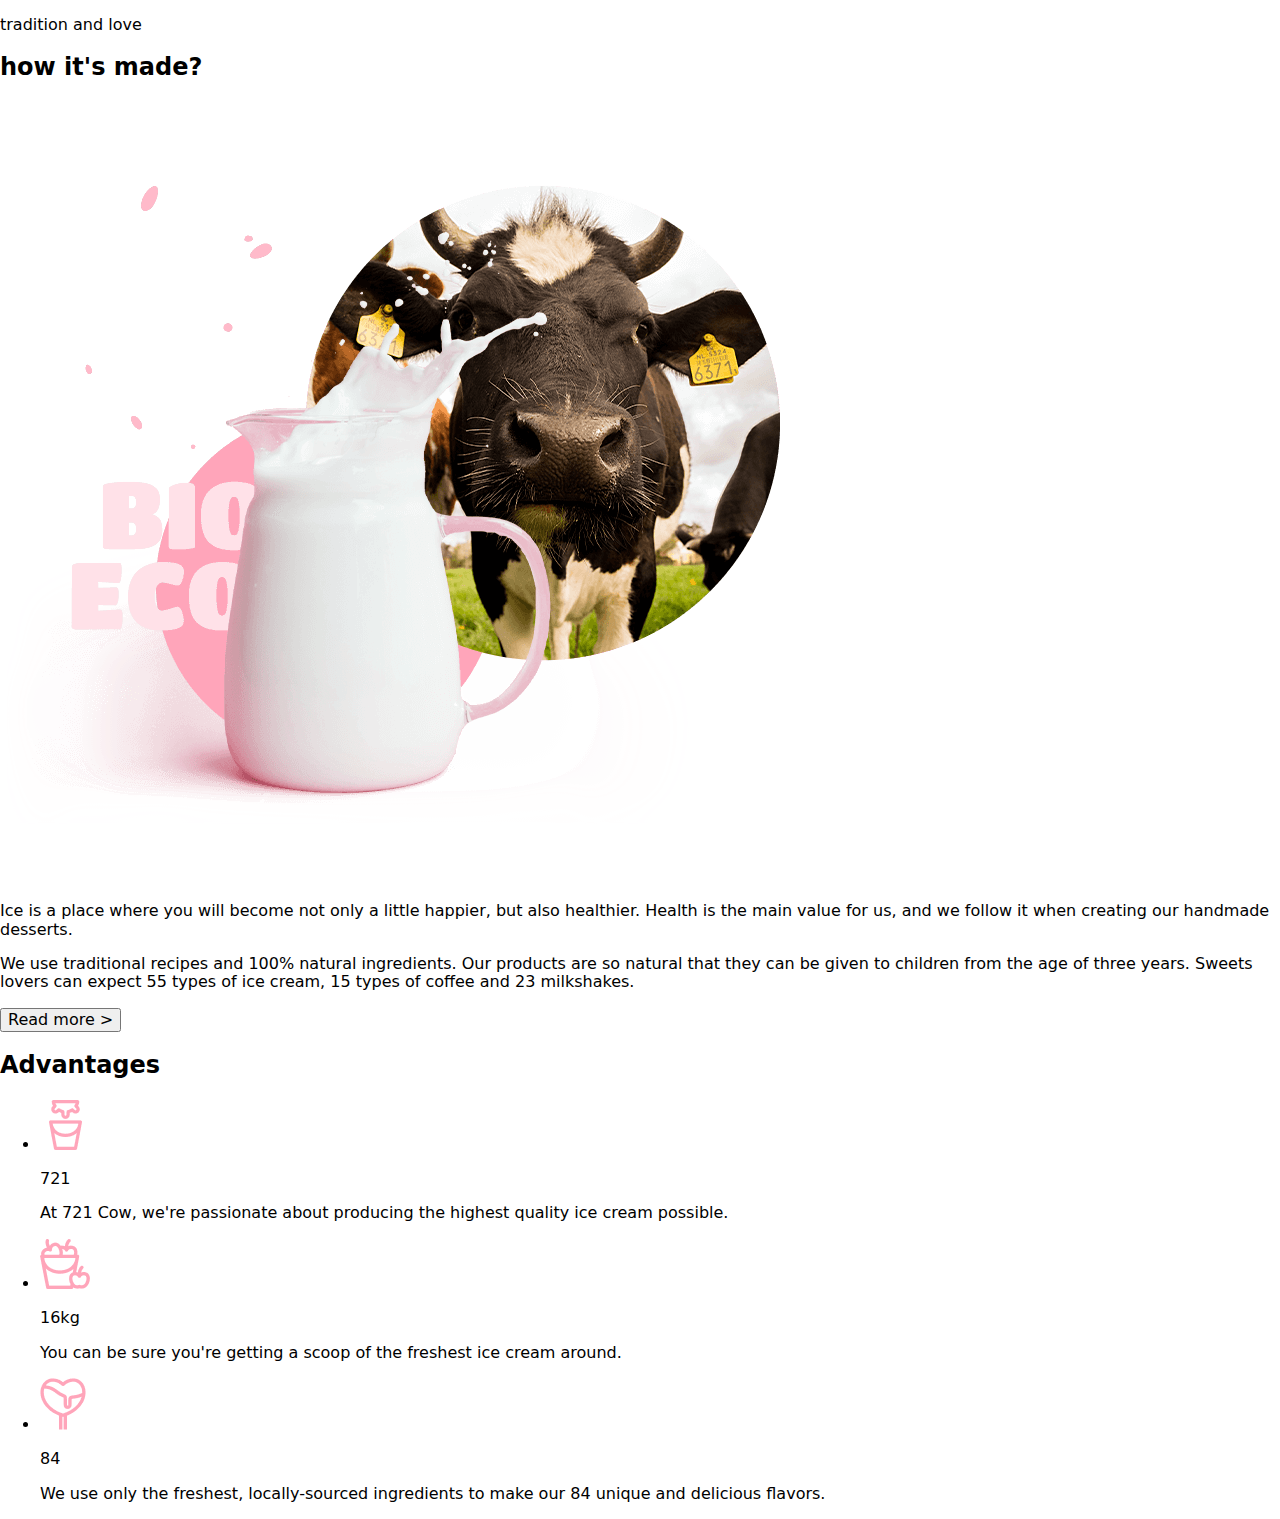
==== about-advantages.html @ ea0adc57 "about -advantages 1" ====
<!DOCTYPE html>
<html lang="en">
    <head>
        <meta charset="UTF-8">
        <meta name="viewport" content="width=device-width, initial-scale=1.0">    
        <link rel="preconnect" href="https://fonts.googleapis.com">
        <link rel="preconnect" href="https://fonts.gstatic.com" crossorigin>
        <link rel="stylesheet" href="https://cdnjs.cloudflare.com/ajax/libs/modern-normalize/2.0.0/modern-normalize.min.css">    
        <link href="https://fonts.googleapis.com/css2?family=DM+Sans:ital,opsz,wght@0,9..40,100..1000;1,9..40,100..1000&family=Titan+One&display=swap" rel="stylesheet">
        <link rel="stylesheet" href="./css/styles.css">
        <title>Icecream</title>
        </head>
<body>
    <!--About Section-->
    <section>
        <div>
            <p>tradition and love</p>
            <h2>how it's made?</h2>
        </div>
        <div>
            <img src="./images/milk-and-cow.png" alt="Milk and Cow">
            <p>Ice is a place where you will become not only a little happier, but also healthier. Health is the main value for us, and we follow it when creating our handmade desserts.</p>
            <p>We use traditional recipes and 100% natural ingredients. Our products are so natural that they can be given to children from the age of three years. Sweets lovers can expect 55 types of ice cream, 15 types of coffee and 23 milkshakes.</p>
            <button type="button">Read more ></button>
        </div>
    </section>
    <!--Advantages Section-->
    <section>
        <div>
            <h2>Advantages</h2>
        <ul>
            <li>
                <img src="./images/milk-bucket.png" alt="Udder and Bucket">
                <p>721</p>
                <p>At 721 Cow, we're passionate about producing the highest quality ice cream possible.</p>
            </li>
        </ul>
        <ul>
            <li>
                <img src="./images/apples-bucket.png" alt="Apples in the bucket">
                <p>16kg</p>
                <p>You can be sure you're getting a scoop of the freshest ice cream around.</p>
            </li>
        </ul>
        <ul>
            <li>
                <img src="./images/heart-icecream.png" alt="Heart Shapped Icecream">
                <p>84</p>
                <p>We use only the freshest, locally-sourced ingredients to make our 84 unique and delicious flavors.</p>
            </li>
        </ul>
        </div>
    </section>


</body>
</html>
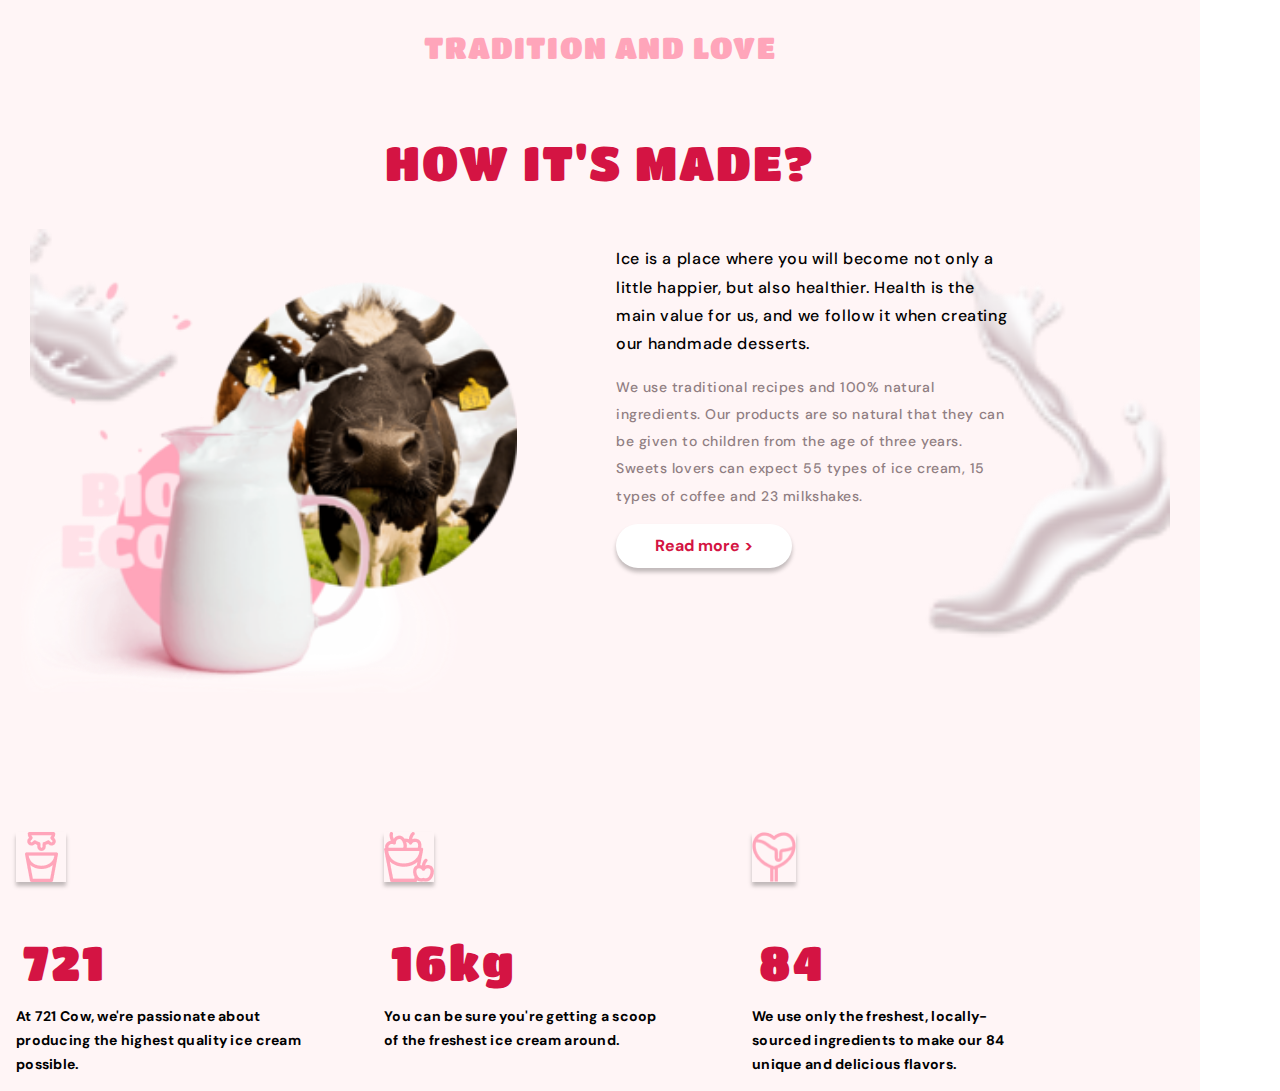
==== commit ce0b655c: "html -about -advantages" ====
--- a/about-advantages.html
+++ b/about-advantages.html
@@ -8,50 +8,113 @@
         <link rel="stylesheet" href="https://cdnjs.cloudflare.com/ajax/libs/modern-normalize/2.0.0/modern-normalize.min.css">    
         <link href="https://fonts.googleapis.com/css2?family=DM+Sans:ital,opsz,wght@0,9..40,100..1000;1,9..40,100..1000&family=Titan+One&display=swap" rel="stylesheet">
         <link rel="stylesheet" href="./css/styles.css">
-        <title>Icecream</title>
+        <title>IceCream</title>
         </head>
 <body>
     <!--About Section-->
-    <section>
-        <div>
-            <p>tradition and love</p>
-            <h2>how it's made?</h2>
+    <section class="about-section">
+        
+            <p class="about-title-small">tradition and love</p>
+            <h2 class="about-title-big">how it's made?</h2>
+               <div class="about-group">
+            <img 
+            srcset="./images/milk-and-cow.png 1x, ./images/milk-and-cow@2x.png 2x"
+            src="./images/milk-and-cow.png" alt="Milk and Cow" class="about-image rotateIn">
+            <div class="about-items">
+            <p class="about-first-paragraph">Ice is a place where you will become not only a little happier, but also healthier. Health is the main value for us, and we follow it when creating our handmade desserts.</p>
+            <p class="about-second-paragraph">We use traditional recipes and 100% natural ingredients. Our products are so natural that they can be given to children from the age of three years. Sweets lovers can expect 55 types of ice cream, 15 types of coffee and 23 milkshakes.</p>
+            <button type="button" class="about-button" data-modal-open>Read more ></button>
+            </div>
         </div>
-        <div>
-            <img src="./images/milk-and-cow.png" alt="Milk and Cow">
-            <p>Ice is a place where you will become not only a little happier, but also healthier. Health is the main value for us, and we follow it when creating our handmade desserts.</p>
-            <p>We use traditional recipes and 100% natural ingredients. Our products are so natural that they can be given to children from the age of three years. Sweets lovers can expect 55 types of ice cream, 15 types of coffee and 23 milkshakes.</p>
-            <button type="button">Read more ></button>
-        </div>
-    </section>
+        </section>
     <!--Advantages Section-->
-    <section>
-        <div>
-            <h2>Advantages</h2>
-        <ul>
-            <li>
-                <img src="./images/milk-bucket.png" alt="Udder and Bucket">
-                <p>721</p>
-                <p>At 721 Cow, we're passionate about producing the highest quality ice cream possible.</p>
+    <section class="advantages-section">
+        <div class="advantages-div">
+            <h2 class="visually-hidden">Advantages</h2>
+        <ul class="list advantages-parent">
+            <li class="advantages-item rotateIn">
+            <div class="advantages-images">
+                <img 
+                
+                src="./images/milk-bucket.png" alt="Udder and Bucket" width="50" height="50" class="advantages-svg">
+            </div>
+                <h3 class="advantages-numbers">721</h3>
+                <p class="advantage-paragraph">At 721 Cow, we're passionate about producing the highest quality ice cream possible.</p>
             </li>
         </ul>
-        <ul>
-            <li>
-                <img src="./images/apples-bucket.png" alt="Apples in the bucket">
-                <p>16kg</p>
-                <p>You can be sure you're getting a scoop of the freshest ice cream around.</p>
+        <ul class="list advantages-parent">
+            <li class="advantages-item rotateIn">
+            <div class="advantages-images">
+                <img src="./images/apples-bucket.png" alt="Apples in the bucket" width="50" height="50" class="advantages-svg">
+            </div>
+                <h3 class="advantages-numbers">16kg</h3>
+                <p class="advantage-paragraph">You can be sure you're getting a scoop of the freshest ice cream around.</p>
             </li>
         </ul>
-        <ul>
-            <li>
-                <img src="./images/heart-icecream.png" alt="Heart Shapped Icecream">
-                <p>84</p>
-                <p>We use only the freshest, locally-sourced ingredients to make our 84 unique and delicious flavors.</p>
+        <ul class="list advantages-parent">
+            <li class="advantages-item rotateIn">
+            <div class="advantages-images">
+                <img src="./images/heart-icecream.png" alt="Heart Shapped Icecream" width="44" height="50" class="advantages-svg">
+            </div>
+                <h3 class="advantages-numbers">84</h3>
+                <p class="advantage-paragraph">We use only the freshest, locally-sourced ingredients to make our 84 unique and delicious flavors.</p>
             </li>
         </ul>
         </div>
     </section>
+        <!--Modal Window-->
+    <div data-modal class="open-button is-hidden">
+        <div class="modal">
+            <div class="modal-div"> 
+            <button type="button" data-modal-close class="close-button">x
+               <!--<svg width="8"  height="8" class="circle-image">
+                    <use href="./images/icons.svg#icon-close-b">
+                     </use>
+                </svg>--> 
+            </button>
+        </div>
+            <p class="modal-paragraph">Our Handmade Icecream</p>
+           
+            <form>
+                <div class="modal-products">
+                    <ul class="list products-list">
+                        <li class="products-label">
+                            <img src="./images/burbon-icecream.png" alt="Icecream Cone" width="80" height="80">
+                            <label for="products">
+                                <p>Start with a classic crème anglaise base for homemade churned ice cream, paired with brown sugar to complement the bourbon flavoring.</p>
+                                <input type="text" name="products" id="products" placeholder="I love it" class="how-many">
+                            </label>
+                        </li>
+                        <li class="products-label">
+                            <img src="./images/butter-pecan -icecream.png" alt="Butter Pecan Icecream" width="80" height="80">
+                            <label for="products">
+                                <p>The combination of heavy cream, light brown sugar, butter, and toasted pecans create an ultra-decadent dessert.</p>
+                                <input type="text" name="products" id="products" placeholder="I love it" class="how-many">
+                            </label>
+                        </li>
 
+                        <li class="products-label">
+                            <img src="./images/pinapple-icecream.png" alt="Pinapple Icecream" width="80" height="80">
+                            <label for="products">
+                                <p>Fresh seasonal fruit helps bring this tropical treat to life. Enjoy it on its own or served on top of a buttery pound cake for a light, bright, fruity dessert</p>
+                                <input type="text" name="products" id="products" placeholder="I love it" class="how-many">
+                            </label>
+                        </li>
+                    </ul>
+                </div>
+                <!--I don`t use it-->
+                 <div class="container-flex"> 
+                <div class="label-comment">
+                    <label class="label-name" for="user-comment"></label>
+                    <textarea name="user-comment" id="user-comment" placeholder="Text input" class="input-user-name">Choose your favourite Icecream or leave sugestions</textarea>
+                </div>
+                <button type="button" class="send-button">I want that!</button>
+            </div>
+            </form> 
+
+        </div>   
+    </div>
+    <script src="./js/modal.js"></script>
 
 </body>
 </html>--- a/css/styles.css
+++ b/css/styles.css
@@ -0,0 +1,455 @@
+/* Global Styles */
+.list {
+    list-style: none;
+    padding: 0;
+    margin: 0;
+}
+.visually-hidden {
+    position: absolute;
+    left: -10000px;
+    width: 1px;
+    height: 1px;
+    margin: -1px;
+    border: 0;
+    padding: 0;
+    white-space: nowrap;
+    clip-path: inset(100%);
+    clip: rect(0 0 0 0);
+    overflow: hidden;
+}
+img {
+   display: block;
+}
+/* About Section Classes */
+.about-section {
+    background: #fff5f6;
+    display: flex;
+    flex-direction: column;
+    align-items: center;
+    max-width: 1200px;
+    
+}
+.about-title-small {
+font-family: "Titan One", sans-serif;
+font-weight: 400;
+font-size: 30px;
+letter-spacing: 0.04em;
+text-transform: uppercase;
+text-align: center;
+color: #FFA5BA;
+/*padding-top: 60px; */
+}
+.about-title-big {
+font-family: "Titan One", sans-serif;
+font-weight: 400;
+font-size: 48px;
+letter-spacing: 0.04em;
+text-transform: uppercase;
+text-align: center;
+color: #d41443;
+/*padding-top: 16px;
+padding-bottom: 126px;*/
+}
+.about-first-paragraph {
+font-family: "DM Sans", sans-serif;
+font-weight: 500;
+font-size: 16px;
+line-height: 1.76;
+letter-spacing: 0.04em;
+color: #000;
+max-width: 400px;
+
+}
+.about-second-paragraph {
+font-family: "DM Sans", sans-serif;
+font-weight: 500;
+font-size: 14px;
+line-height: 1.94;
+letter-spacing: 0.04em;
+color: #907e82;
+max-width: 401px;
+}
+.about-button {
+font-family: "DM Sans", sans-serif;
+font-weight: 700;
+font-size: 16px;
+text-align: center;
+color: #d41443;
+border-radius: 22px;
+border-color: transparent;
+cursor: pointer;
+width: 176px;
+height: 44px;
+background: #fff;
+transition: background-color 250ms cubic-bezier(0.4, 0, 0.2, 1);
+box-shadow: 0 4px 4px 0 rgba(0, 0, 0, 0.25);
+}
+.about-button:hover, .about-button:focus {
+    background: #ecebeb;
+}
+.about-group {
+    margin: 0 auto; 
+    background-image: url(../images/sectionbg1.png);    
+    background-repeat: no-repeat;
+    background-position: center;
+    background-size: contain;
+    width: 100%;
+    display: flex;
+    flex-wrap: wrap;
+    flex-direction: row; 
+    flex-grow: 1;
+}
+@media (min-device-pixel-ratio: 2),
+  (-webkit-min-device-pixel-ratio: 2),
+  (min-resolution: 192dpi),
+  (min-resolution: 2dppx) {
+  .about-group {
+    background-image: url(../images/sectionbg1@2x.png);
+  }
+}
+.about-image {
+    margin-left: 16px;
+    width: 501px;
+    height: 501px;
+    animation-iteration-count: infinite;
+}
+.about-items {
+    margin-left: 99px;
+    margin-right: 183px;
+     
+    
+    
+}
+
+/* About Media Querries */
+ /* Tablet Breakpoint 768px-1158px -interogation */
+ @media screen and (min-width: 768px) and (max-width: 850px) {
+    .about-title-small {
+        font-size: 26px;
+    }
+    .about-title-big {
+        font-size: 48px;
+    }
+    .about-first-paragraph {
+        font-size: 14px;
+        line-height: 1.74;    
+        max-width: 334px;        
+        }
+    .about-second-paragraph {
+        max-width: 334px; 
+    }      
+    .about-image {
+        width: 336px;
+        height: 335px;
+    } 
+    .about-items {
+        margin-left: 32px;
+        margin-right: 34px;
+    } 
+    .about-group {
+        background-image: none;
+    }
+     }
+
+ /* Mobile Media Querries */
+ @media screen and (width <768px){
+    .about-title-small {
+        font-size: 18px;
+        text-align: center;
+    }
+    .about-title-big {
+        font-size: 34px;
+    }
+    .about-first-paragraph {
+        font-size: 12px;
+        line-height: 1.62;
+        max-width: 220px;        
+        }
+    .about-second-paragraph {
+            font-size: 12px;
+            line-height: 1.62;
+            }
+
+    .about-button {
+        font-size: 14px;
+    }
+    .about-image {
+        width: 280px;
+        height: 279px;
+    }
+   
+ }
+ @media screen  and (width >=1158px){
+    .about-image {
+        width: 501px;
+        height: 501px;
+    }
+ }
+
+/* Advantages Section Classes */
+.advantages-section {
+    max-width: 1200px;
+    background: #fff5f6;
+    padding-top: 102px;
+    
+}
+.advantages-numbers {
+font-family: "Titan One", sans-serif;
+font-weight: 400;
+font-size: 58px;
+letter-spacing: 0.04em;
+color: #d41443;
+margin-top: 52px;
+margin-bottom: 14px;
+margin-left: 7px;
+}
+.advantage-paragraph {
+font-family: "DM Sans", sans-serif;
+font-weight: 700;
+font-size: 16px;
+line-height: 1.76;
+letter-spacing: 0.02em;
+color: #000;
+max-width: 288px;
+gap: 115px;
+}
+.advantages-div {
+     margin-left: auto;
+     margin-right: auto;
+    display: flex;
+    flex-wrap: wrap; 
+    padding-left: 16px; 
+    
+}
+.advantages-parent {
+   display: flex;
+   flex-wrap: wrap;
+   padding: 0;  
+  
+}
+.advantages-item {
+    animation-name: rotateIn;
+    animation-iteration-count: infinite;
+    flex-basis: calc((100% - 115px) / 3);
+    padding-right: 80px; 
+     
+    flex-grow: 1;
+}
+.advantages-images {
+   padding-left: 0;
+   transition: opacity 250ms cubic-bezier(0.4, 0, 0.2, 1), visibility 250ms cubic-bezier(0.4, 0, 0.2, 1);
+}
+.advantages-svg {
+    box-shadow: 0 4px 4px 0 rgba(0, 0, 0, 0.25);
+}
+/* Advantages Media Querries */
+/* Tablet Breakpoint 768px-1158px -interogation */
+@media screen and (min-width: 768px) and (max-width: 850px) {
+    .advantages-numbers {
+        font-size: 48px;
+    } 
+    .advantage-paragraph {
+        font-size: 14px;
+        line-height: 1.74;
+        max-width: 165px;
+        gap: 20px;        
+    }
+
+    .advantages-item {
+        flex-basis: calc((100% - 20px) / 3);
+        padding-right: 20px;
+        
+        flex-grow: 1;
+    }
+    .advantages-div {
+        padding-left: 34px;
+    }
+  
+
+}
+/* Mobile Media Querries */
+@media screen and (width <768px){
+    .advantages-numbers {
+        font-size: 36px;
+    } 
+    .advantage-paragraph {
+        font-size: 12px;
+        line-height: 1.7;
+        max-width: 280px;
+        gap: 4px;
+    }
+    .advantages-numbers {
+        margin-top: 16px;
+    }  
+}
+
+/* Modal Classes*/
+.open-button {
+    position: fixed;
+    top: 0;
+    left: 0;
+    width: 100%;
+    height: 100%;
+    background-color: rgba(46, 47, 66, 0.4);
+    transition: opacity 250ms cubic-bezier(0.4, 0, 0.2, 1), visibility 250ms cubic-bezier(0.4, 0, 0.2, 1);
+    display: flex;
+    align-items: center;
+    justify-content: center;
+    padding: 24px 72px 24px 24px;
+}
+.modal {
+    position: absolute;
+    top: 50%;
+    left: 50%;
+    transform: translate(-50%, -50%) scale(1);
+    width: 408px;
+    min-height: 584px;
+    background: #fff5f6;
+    border-radius: 4px;
+    box-shadow: 0px 2px 1px 0px rgba(0, 0, 0, 0.20), 0px 1px 3px 0px rgba(0, 0, 0, 0.12), 0px 1px 1px 0px rgba(0, 0, 0, 0.14);
+    transition: transform 250ms cubic-bezier(0.4, 0, 0.2, 1);
+    padding: 72px 24px 24px 24px;
+  }
+  .is-hidden {
+    visibility: hidden;
+    opacity: 0;
+    pointer-events: none;
+  }
+  .close-button {
+    position: absolute;
+    width: 24px;
+    height: 24px;
+    border-radius: 50%;
+    top: 24px;
+    right: 24px;
+    display: flex;
+    justify-content: center;
+    align-items: center;
+    background-color: white;
+    border: transparent ;
+    padding: 0;
+    cursor: pointer;
+    transition: background-color 250ms cubic-bezier(0.4, 0, 0.2, 1), border 250ms cubic-bezier(0.4, 0, 0.2, 1);
+    color: #d41443;
+    font-family: "Titan One", sans-serif;
+    font-weight: 400;
+  }
+  .close-button:hover, .close-button:focus {
+    background-color: #ecebeb;
+    border: none;   
+  }
+  .send-button {
+font-family: "DM Sans", sans-serif;
+font-weight: 700;
+font-size: 16px;
+text-align: center;
+color: #d41443;
+border-radius: 22px;
+border-color: transparent;
+cursor: pointer;
+width: 176px;
+height: 44px;
+background-color: #fff;
+transition: background-color 250ms cubic-bezier(0.4, 0, 0.2, 1);
+box-shadow: 0px 1px 6px 0px rgba(46, 47, 66, 0.08), 0px 1px 1px 0px rgba(46, 47, 66, 0.16), 0px 2px 1px 0px rgba(46, 47, 66, 0.08);
+  }
+.send-button:hover, .send-button:focus {
+    background-color: #ecebeb;
+    border: none;
+}
+
+.modal-paragraph {
+    color: #d41443;
+    text-align: center;
+    font-size: 16px;
+    font-style: normal;
+    font-family: "Titan One", sans-serif;
+    font-weight: 400;
+    line-height: 150%; 
+    letter-spacing: 0.32px;    
+    text-align: center;   
+    }
+    .how-many {
+        max-width: 80px;
+        border-radius: 4px;
+        border-color: #FFA5BA;        
+    }
+    .products-list {
+        display: flex;
+        gap: 40px;
+        justify-content: space-around;
+    }
+        .container-flex {
+        display: flex;
+        flex-direction: column;
+        align-items: center;
+        gap: 20px;
+    }
+       /* Advantages Media Querries */   
+ /* Tablet Breakpoint 768px-1158px -interogation */
+ @media screen and (width >=768px){
+    .advantages-numbers {
+        font-size: 48px;
+    }
+    .advantage-paragraph {
+        font-size: 14px;
+        line-height: 1.74;
+    }
+ }
+/* Mobile Media Querries */
+@media screen and (width <768px){
+    .advantages-numbers {
+        font-size: 36px;
+    }
+    .advantage-paragraph {
+        font-size: 12px;
+        line-height: 1.7;
+    }
+ }
+    /* Animation Classes */
+   .rotateIn {
+        -webkit-animation-name: rotateIn;
+        animation-name: rotateIn;
+        -webkit-animation-duration: 1s;
+        animation-duration: 3000ms;
+        -webkit-animation-fill-mode: both;
+        animation-fill-mode: both;
+        
+        }
+        @-webkit-keyframes rotateIn {
+        0% {
+        -webkit-transform-origin: center;
+        transform-origin: center;
+        -webkit-transform: rotate3d(0, 0, 1, -200deg);
+        transform: rotate3d(0, 0, 1, -200deg);
+        opacity: 0;
+        }
+        100% {
+        -webkit-transform-origin: center;
+        transform-origin: center;
+        -webkit-transform: none;
+        transform: none;
+        opacity: 1;
+        }
+        }
+        @keyframes rotateIn {
+        0% {
+        -webkit-transform-origin: center;
+        transform-origin: center;
+        -webkit-transform: rotate3d(0, 0, 1, -200deg);
+        transform: rotate3d(0, 0, 1, -200deg);
+        opacity: 0;
+        }
+        100% {
+        -webkit-transform-origin: center;
+        transform-origin: center;
+        -webkit-transform: none;
+        transform: none;
+        opacity: 1;
+        }
+        }
+        .about-image:hover, .about-image:focus {
+            animation-name: rotateIn;
+            animation-duration: 3000ms;
+        }
+        